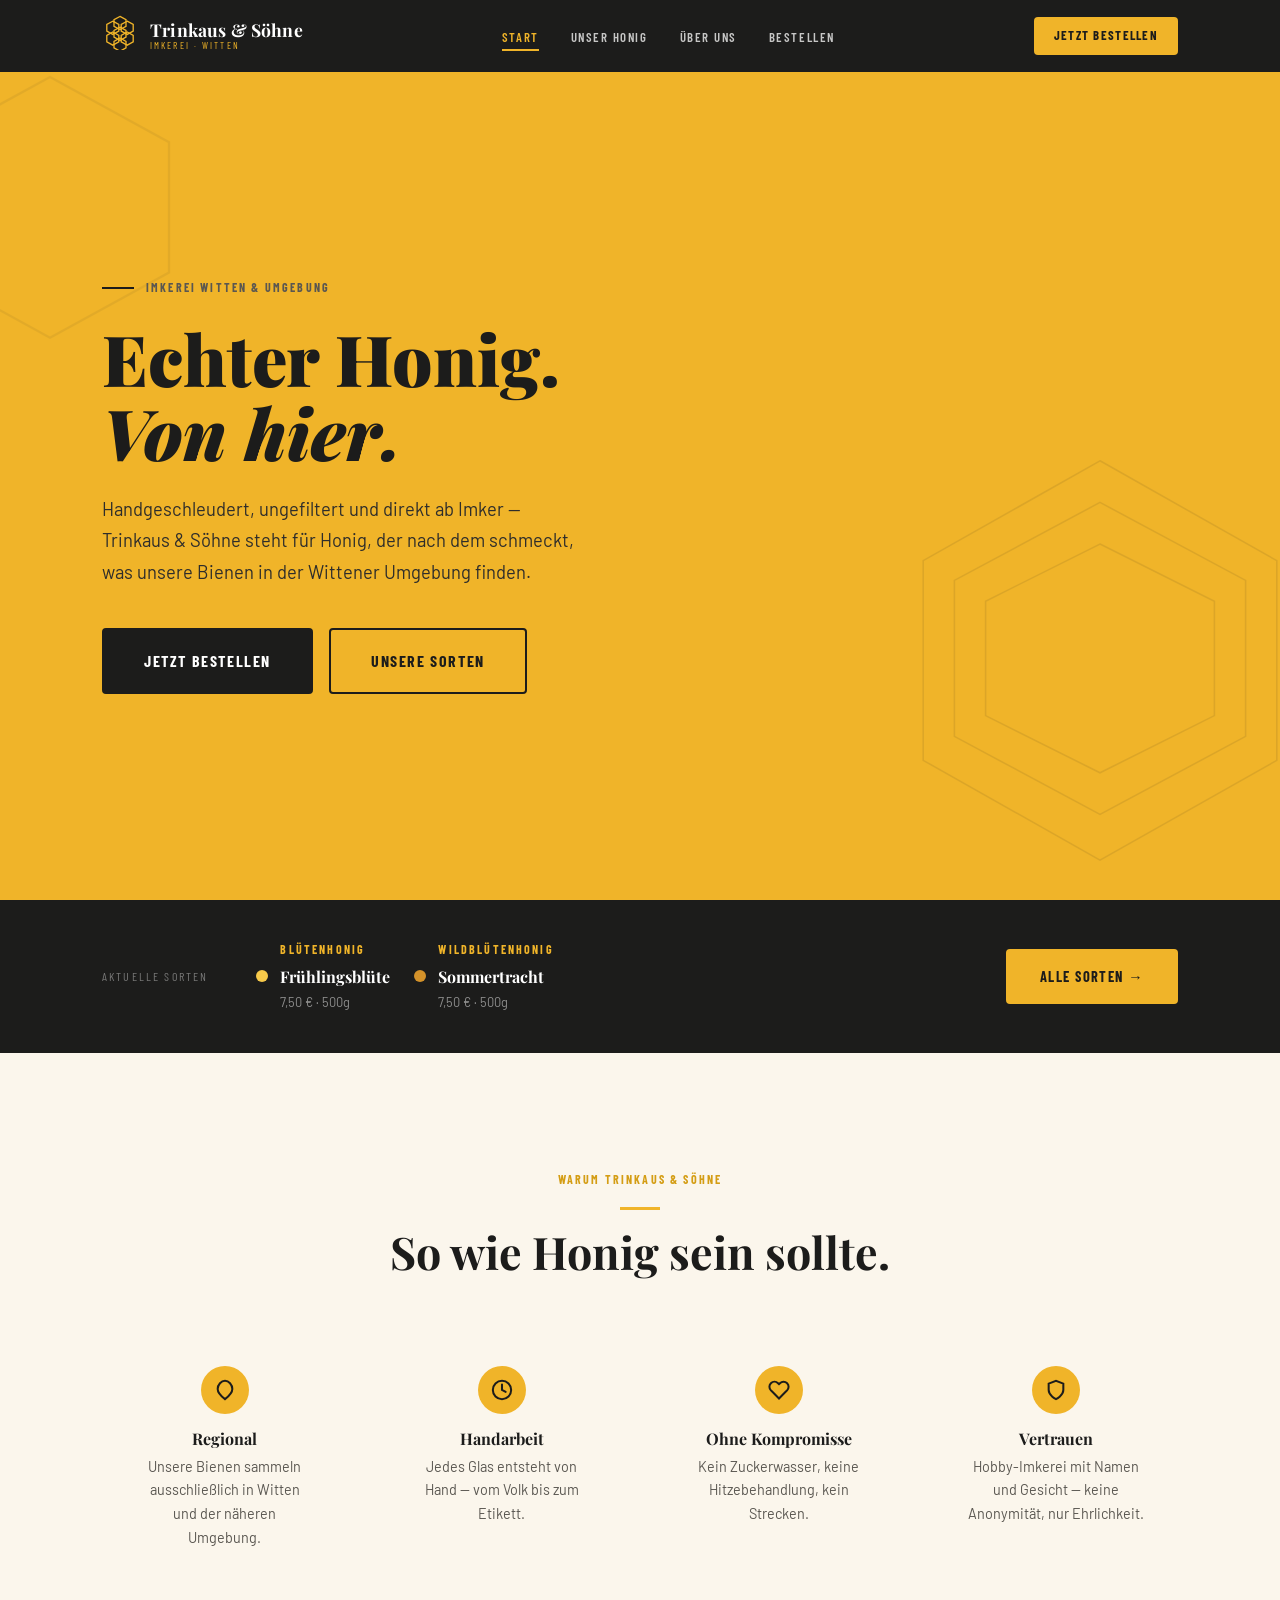
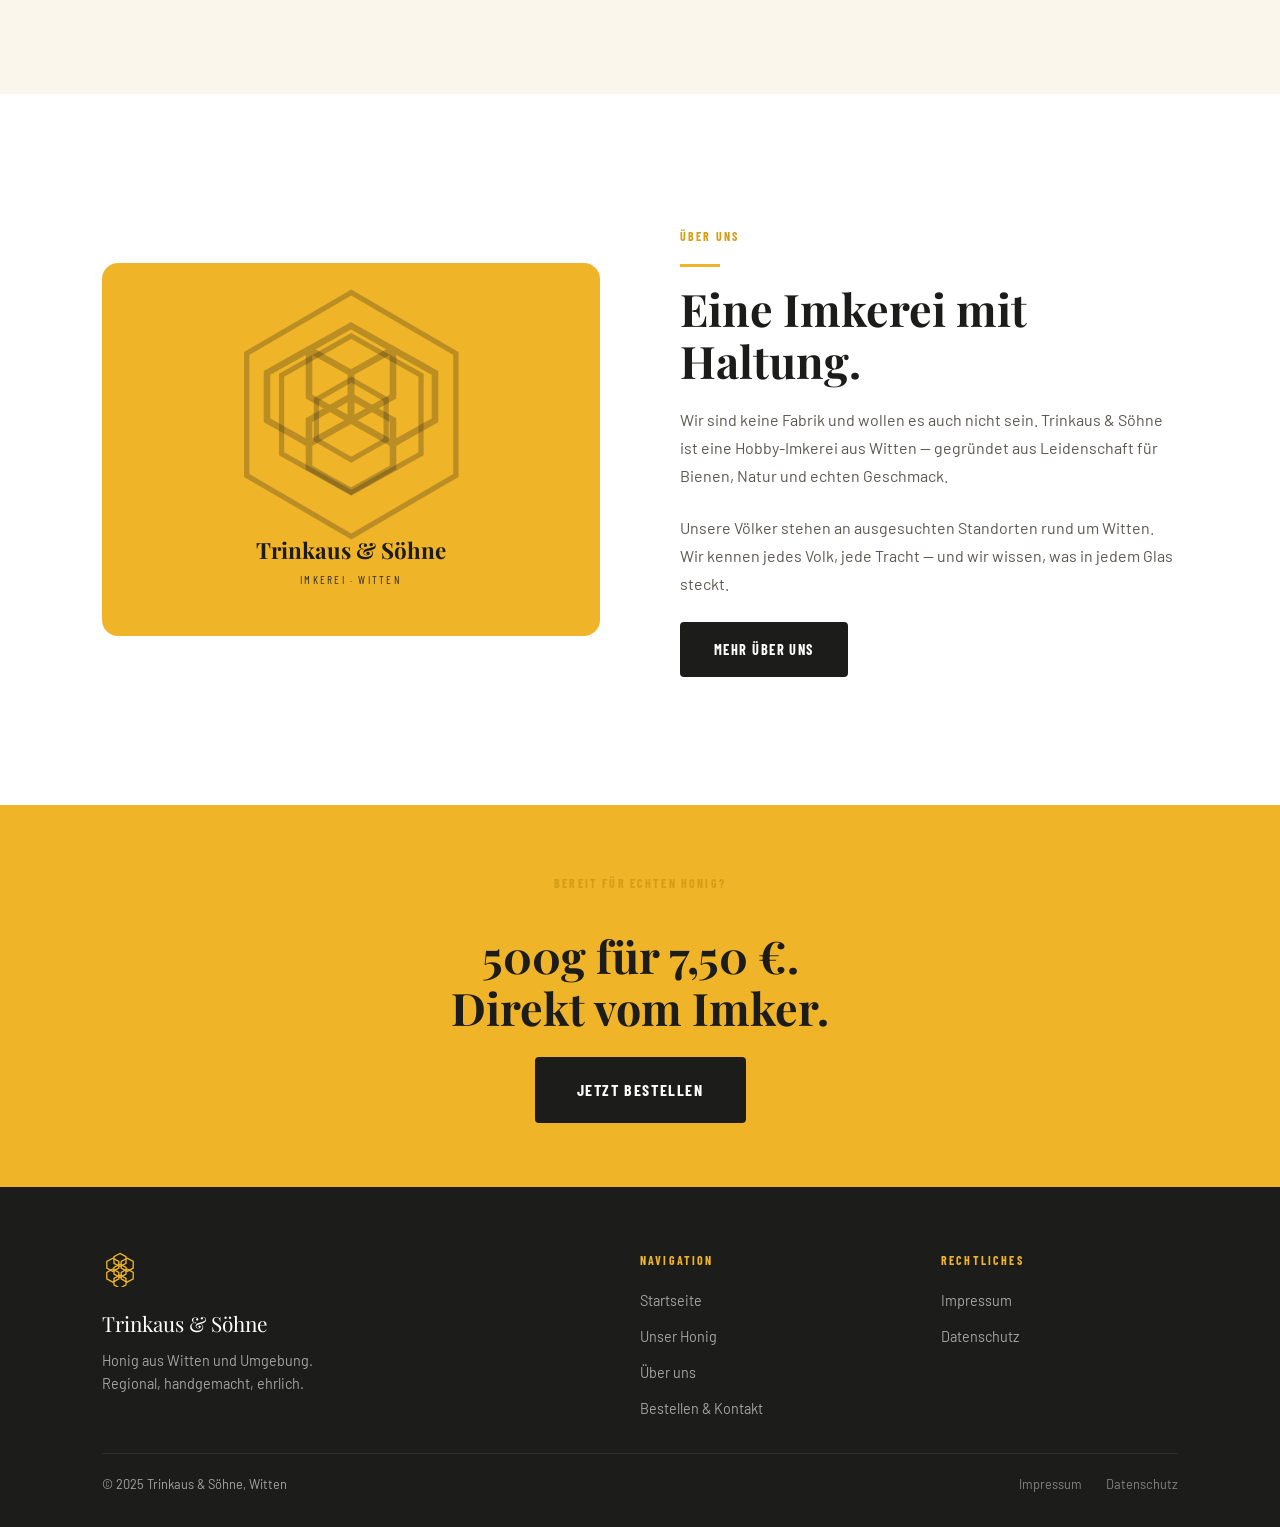
==== index.html @ d73a36d2 "Add files via upload" ====
<!DOCTYPE html>
<html lang="de">
<head>
  <meta charset="UTF-8">
  <meta name="viewport" content="width=device-width, initial-scale=1.0">
  <title>Trinkaus & Söhne – Honig aus Witten und Umgebung</title>
  <meta name="description" content="Trinkaus & Söhne – handgeschleuderter Imkerei-Honig aus Witten. Frühlingsblüte und Sommertracht, 500g für 7,50 €. Regional. Handgemacht. Ehrlich.">
  <meta name="keywords" content="Imkerei Witten, Honig regional, Frühlingsblüte, Sommertracht, handgemachter Honig, Honig kaufen Witten">
  <link rel="stylesheet" href="styles.css">
  <style>
    /* ── Page-specific styles ─────────────────────── */

    /* Hero */
    .hero {
      min-height: 100vh;
      background: var(--honey);
      display: flex;
      align-items: center;
      padding-top: var(--nav-h);
      position: relative;
      overflow: hidden;
    }

    .hero__bg-hex {
      position: absolute;
      right: -80px;
      bottom: -60px;
      width: 520px;
      height: 520px;
      opacity: .09;
    }

    .hero__bg-hex2 {
      position: absolute;
      left: -120px;
      top: 60px;
      width: 340px;
      height: 340px;
      opacity: .06;
    }

    .hero__content {
      position: relative;
      z-index: 2;
      max-width: 640px;
    }

    .hero__eyebrow {
      display: flex;
      align-items: center;
      gap: .75rem;
      margin-bottom: 1.5rem;
    }

    .hero__eyebrow-line {
      width: 32px;
      height: 2px;
      background: var(--dark);
    }

    .hero h1 {
      font-size: clamp(2.8rem, 5.5vw, 4.4rem);
      font-weight: 900;
      line-height: 1.05;
      margin-bottom: 1.5rem;
      color: var(--dark);
    }

    .hero h1 em {
      font-style: italic;
      display: block;
    }

    .hero__sub {
      font-size: 1.15rem;
      color: var(--charcoal);
      line-height: 1.7;
      margin-bottom: 2.5rem;
      max-width: 48ch;
    }

    .hero__actions {
      display: flex;
      gap: 1rem;
      flex-wrap: wrap;
    }

    /* Preview Strip */
    .preview-strip {
      background: var(--dark);
      padding: 2.5rem 0;
    }

    .preview-strip__inner {
      display: flex;
      align-items: center;
      gap: 3rem;
      flex-wrap: wrap;
    }

    .preview-strip__label {
      font-family: var(--ff-condensed);
      font-size: .75rem;
      letter-spacing: .18em;
      text-transform: uppercase;
      color: rgba(255,255,255,.4);
      white-space: nowrap;
    }

    .preview-strip__products {
      display: flex;
      gap: 2rem;
      flex-wrap: wrap;
    }

    #previewCards {
      display: flex;
      gap: 1.5rem;
      flex-wrap: wrap;
    }

    .preview-card {
      display: flex;
      align-items: center;
      gap: .75rem;
      color: var(--white);
    }

    .preview-card__dot {
      width: 12px;
      height: 12px;
      border-radius: 50%;
      flex-shrink: 0;
    }

    .preview-card__name {
      font-family: var(--ff-serif);
      font-size: 1rem;
      display: block;
      color: var(--white);
    }

    .preview-card__price {
      font-size: .8rem;
      color: rgba(255,255,255,.5);
      margin-top: .1rem;
    }

    .preview-card .label--honey {
      color: var(--honey);
    }

    /* About Teaser */
    .about-teaser {
      display: grid;
      grid-template-columns: 1fr 1fr;
      gap: 5rem;
      align-items: center;
    }

    .about-teaser__visual {
      background: var(--honey);
      border-radius: var(--radius-lg);
      aspect-ratio: 4/3;
      display: flex;
      align-items: center;
      justify-content: center;
      position: relative;
      overflow: hidden;
    }

    .about-teaser__visual svg {
      width: 70%;
      opacity: .25;
    }

    .about-teaser__logo-center {
      position: absolute;
      text-align: center;
    }

    .about-teaser__logo-mark {
      width: 80px;
      display: block;
      margin: 0 auto .75rem;
    }

    .about-teaser__brand {
      font-family: var(--ff-serif);
      font-size: 1.4rem;
      font-weight: 700;
      color: var(--dark);
      display: block;
    }

    .about-teaser__brand-sub {
      font-family: var(--ff-condensed);
      font-size: .7rem;
      letter-spacing: .2em;
      text-transform: uppercase;
      color: var(--charcoal);
      display: block;
      margin-top: 2px;
    }

    .about-teaser__text { padding: 1rem 0; }

    .about-teaser__text h2 { margin: .75rem 0 1.25rem; }

    .about-teaser__text p {
      font-size: 1rem;
      line-height: 1.75;
      color: var(--mid);
      margin-bottom: 1.5rem;
    }

    @media (max-width: 768px) {
      .about-teaser {
        grid-template-columns: 1fr;
        gap: 2.5rem;
      }
      .preview-strip__inner { gap: 1.5rem; }
    }
  </style>
</head>
<body>

<!-- Navigation -->
<nav class="nav" aria-label="Hauptnavigation">
  <div class="nav__inner">
    <a href="index.html" class="nav__logo" aria-label="Trinkaus & Söhne – Startseite">
      <div class="nav__logo-mark">
        <svg viewBox="0 0 60 60" fill="none" xmlns="http://www.w3.org/2000/svg" aria-hidden="true">
          <!-- Honeycomb cluster -->
          <g stroke="#F0B429" stroke-width="2.2" fill="none">
            <polygon points="30,4 40,9.5 40,20.5 30,26 20,20.5 20,9.5"/>
            <polygon points="42,12 52,17.5 52,28.5 42,34 32,28.5 32,17.5"/>
            <polygon points="18,12 28,17.5 28,28.5 18,34 8,28.5 8,17.5"/>
            <polygon points="30,22 40,27.5 40,38.5 30,44 20,38.5 20,27.5"/>
            <polygon points="42,30 52,35.5 52,46.5 42,52 32,46.5 32,35.5"/>
            <polygon points="18,30 28,35.5 28,46.5 18,52 8,46.5 8,35.5"/>
            <polygon points="30,40 40,45.5 40,56.5 30,62 20,56.5 20,45.5"/>
          </g>
        </svg>
      </div>
      <div class="nav__logo-text">
        <span class="nav__logo-name">Trinkaus & Söhne</span>
        <span class="nav__logo-sub">Imkerei · Witten</span>
      </div>
    </a>
    <ul class="nav__links" id="navLinks">
      <li><a href="index.html" class="nav__link">Start</a></li>
      <li><a href="honig.html" class="nav__link">Unser Honig</a></li>
      <li><a href="ueber-uns.html" class="nav__link">Über uns</a></li>
      <li><a href="bestellung.html" class="nav__link">Bestellen</a></li>
    </ul>
    <a href="bestellung.html" class="nav__cta">Jetzt bestellen</a>
    <button class="nav__toggle" id="navToggle" aria-label="Menü öffnen" aria-expanded="false">
      <span></span><span></span><span></span>
    </button>
  </div>
</nav>

<!-- Hero -->
<section class="hero">
  <!-- Decorative hexagons -->
  <svg class="hero__bg-hex" viewBox="0 0 500 500" fill="none" xmlns="http://www.w3.org/2000/svg" aria-hidden="true">
    <g stroke="#1C1C1B" stroke-width="1.5">
      <polygon points="250,20 420,116 420,308 250,404 80,308 80,116"/>
      <polygon points="250,60 390,135 390,285 250,360 110,285 110,135"/>
      <polygon points="250,100 360,155 360,265 250,320 140,265 140,155"/>
    </g>
  </svg>
  <svg class="hero__bg-hex2" viewBox="0 0 300 300" fill="none" xmlns="http://www.w3.org/2000/svg" aria-hidden="true">
    <polygon points="150,15 255,72.5 255,187.5 150,245 45,187.5 45,72.5" stroke="#1C1C1B" stroke-width="2"/>
  </svg>

  <div class="container">
    <div class="hero__content">
      <div class="hero__eyebrow">
        <div class="hero__eyebrow-line"></div>
        <span class="label">Imkerei Witten &amp; Umgebung</span>
      </div>
      <h1>Echter Honig.<br><em>Von hier.</em></h1>
      <p class="hero__sub">
        Handgeschleudert, ungefiltert und direkt ab Imker — 
        Trinkaus &amp; Söhne steht für Honig, der nach dem schmeckt, 
        was unsere Bienen in der Wittener Umgebung finden.
      </p>
      <div class="hero__actions">
        <a href="bestellung.html" class="btn btn--primary btn--lg">Jetzt bestellen</a>
        <a href="honig.html" class="btn btn--outline btn--lg">Unsere Sorten</a>
      </div>
    </div>
  </div>
</section>

<!-- Product Preview Strip -->
<div class="preview-strip">
  <div class="container">
    <div class="preview-strip__inner">
      <span class="preview-strip__label">Aktuelle Sorten</span>
      <div id="previewCards"></div>
      <a href="honig.html" class="btn btn--honey" style="margin-left:auto">Alle Sorten →</a>
    </div>
  </div>
</div>

<!-- Values -->
<section class="section section--cream">
  <div class="container">
    <div class="section-header" style="text-align:center">
      <span class="label label--honey">Warum Trinkaus & Söhne</span>
      <div class="divider divider--center"></div>
      <h2>So wie Honig sein sollte.</h2>
    </div>
    <div class="values-grid">
      <div class="value-item">
        <div class="value-item__icon">
          <svg viewBox="0 0 24 24" fill="none" stroke="currentColor" stroke-width="2.2" stroke-linecap="round" aria-hidden="true">
            <path d="M12 2C8 2 4 6 4 11c0 5 8 11 8 11s8-6 8-11c0-5-4-9-8-9z"/>
          </svg>
        </div>
        <h3>Regional</h3>
        <p>Unsere Bienen sammeln ausschließlich in Witten und der näheren Umgebung.</p>
      </div>
      <div class="value-item">
        <div class="value-item__icon">
          <svg viewBox="0 0 24 24" fill="none" stroke="currentColor" stroke-width="2.2" stroke-linecap="round" aria-hidden="true">
            <circle cx="12" cy="12" r="10"/>
            <path d="M12 6v6l4 2"/>
          </svg>
        </div>
        <h3>Handarbeit</h3>
        <p>Jedes Glas entsteht von Hand — vom Volk bis zum Etikett.</p>
      </div>
      <div class="value-item">
        <div class="value-item__icon">
          <svg viewBox="0 0 24 24" fill="none" stroke="currentColor" stroke-width="2.2" stroke-linecap="round" aria-hidden="true">
            <path d="M20.84 4.61a5.5 5.5 0 0 0-7.78 0L12 5.67l-1.06-1.06a5.5 5.5 0 0 0-7.78 7.78l1.06 1.06L12 21.23l7.78-7.78 1.06-1.06a5.5 5.5 0 0 0 0-7.78z"/>
          </svg>
        </div>
        <h3>Ohne Kompromisse</h3>
        <p>Kein Zuckerwasser, keine Hitzebehandlung, kein Strecken.</p>
      </div>
      <div class="value-item">
        <div class="value-item__icon">
          <svg viewBox="0 0 24 24" fill="none" stroke="currentColor" stroke-width="2.2" stroke-linecap="round" aria-hidden="true">
            <path d="M12 22s8-4 8-10V5l-8-3-8 3v7c0 6 8 10 8 10z"/>
          </svg>
        </div>
        <h3>Vertrauen</h3>
        <p>Hobby-Imkerei mit Namen und Gesicht — keine Anonymität, nur Ehrlichkeit.</p>
      </div>
    </div>
  </div>
</section>

<!-- About Teaser -->
<section class="section">
  <div class="container">
    <div class="about-teaser">
      <div class="about-teaser__visual">
        <svg viewBox="0 0 200 200" fill="none" xmlns="http://www.w3.org/2000/svg" aria-hidden="true">
          <g stroke="#1C1C1B" stroke-width="3" fill="none">
            <polygon points="100,10 160,45 160,115 100,150 40,115 40,45"/>
            <polygon points="100,35 140,57.5 140,102.5 100,125 60,102.5 60,57.5"/>
            <polygon points="100,60 120,71.5 120,94.5 100,106 80,94.5 80,71.5"/>
          </g>
        </svg>
        <div class="about-teaser__logo-center">
          <svg class="about-teaser__logo-mark" viewBox="0 0 80 80" fill="none" xmlns="http://www.w3.org/2000/svg" aria-hidden="true">
            <g stroke="#1C1C1B" stroke-width="2.5" fill="none">
              <polygon points="40,6 56,15 56,33 40,42 24,33 24,15"/>
              <polygon points="56,15 72,24 72,42 56,51 40,42 40,24"/>
              <polygon points="24,15 40,24 40,42 24,51 8,42 8,24"/>
              <polygon points="40,33 56,42 56,60 40,69 24,60 24,42"/>
            </g>
          </svg>
          <span class="about-teaser__brand">Trinkaus & Söhne</span>
          <span class="about-teaser__brand-sub">Imkerei · Witten</span>
        </div>
      </div>
      <div class="about-teaser__text">
        <span class="label label--honey">Über uns</span>
        <div class="divider"></div>
        <h2>Eine Imkerei mit Haltung.</h2>
        <p>
          Wir sind keine Fabrik und wollen es auch nicht sein. 
          Trinkaus &amp; Söhne ist eine Hobby-Imkerei aus Witten — 
          gegründet aus Leidenschaft für Bienen, Natur und echten Geschmack.
        </p>
        <p>
          Unsere Völker stehen an ausgesuchten Standorten rund um Witten. 
          Wir kennen jedes Volk, jede Tracht — und wir wissen, was in jedem Glas steckt.
        </p>
        <a href="ueber-uns.html" class="btn btn--primary">Mehr über uns</a>
      </div>
    </div>
  </div>
</section>

<!-- CTA Banner -->
<section class="section--honey section--sm">
  <div class="container" style="text-align:center">
    <span class="label" style="color:var(--honey-dark)">Bereit für echten Honig?</span>
    <div class="divider divider--center"></div>
    <h2 style="margin-bottom:1.5rem">500g für 7,50 €.<br>Direkt vom Imker.</h2>
    <a href="bestellung.html" class="btn btn--primary btn--lg">Jetzt bestellen</a>
  </div>
</section>

<!-- Footer -->
<footer class="footer">
  <div class="container">
    <div class="footer__inner">
      <div>
        <svg width="36" height="36" viewBox="0 0 60 60" fill="none" xmlns="http://www.w3.org/2000/svg" aria-hidden="true">
          <g stroke="#F0B429" stroke-width="2.2" fill="none">
            <polygon points="30,4 40,9.5 40,20.5 30,26 20,20.5 20,9.5"/>
            <polygon points="42,12 52,17.5 52,28.5 42,34 32,28.5 32,17.5"/>
            <polygon points="18,12 28,17.5 28,28.5 18,34 8,28.5 8,17.5"/>
            <polygon points="30,22 40,27.5 40,38.5 30,44 20,38.5 20,27.5"/>
            <polygon points="42,30 52,35.5 52,46.5 42,52 32,46.5 32,35.5"/>
            <polygon points="18,30 28,35.5 28,46.5 18,52 8,46.5 8,35.5"/>
            <polygon points="30,40 40,45.5 40,56.5 30,62 20,56.5 20,45.5"/>
          </g>
        </svg>
        <p class="footer__brand-name">Trinkaus & Söhne</p>
        <p class="footer__tagline">Honig aus Witten und Umgebung. Regional, handgemacht, ehrlich.</p>
      </div>
      <div>
        <p class="footer__heading">Navigation</p>
        <ul class="footer__links">
          <li><a href="index.html" class="footer__link">Startseite</a></li>
          <li><a href="honig.html" class="footer__link">Unser Honig</a></li>
          <li><a href="ueber-uns.html" class="footer__link">Über uns</a></li>
          <li><a href="bestellung.html" class="footer__link">Bestellen & Kontakt</a></li>
        </ul>
      </div>
      <div>
        <p class="footer__heading">Rechtliches</p>
        <ul class="footer__links">
          <li><a href="impressum.html" class="footer__link">Impressum</a></li>
          <li><a href="datenschutz.html" class="footer__link">Datenschutz</a></li>
        </ul>
      </div>
    </div>
    <div class="footer__bottom">
      <span>© 2025 Trinkaus & Söhne, Witten</span>
      <div class="footer__legal">
        <a href="impressum.html">Impressum</a>
        <a href="datenschutz.html">Datenschutz</a>
      </div>
    </div>
  </div>
</footer>

<script src="main.js"></script>
</body>
</html>
---- styles.css ----
/* =========================================================
   TRINKAUS & SÖHNE — Imkerei Witten
   Shared Stylesheet
   ========================================================= */

@import url('https://fonts.googleapis.com/css2?family=Playfair+Display:wght@400;700;900&family=Dancing+Script:wght@700&family=Barlow:wght@300;400;500;600;700&family=Barlow+Condensed:wght@600;700&display=swap');

/* ─── CSS Variables ──────────────────────────────────────── */
:root {
  --honey:        #F0B429;
  --honey-dark:   #D49D14;
  --honey-light:  #FDD85D;
  --dark:         #1C1C1B;
  --charcoal:     #2E2D2B;
  --mid:          #5A5751;
  --cream:        #FBF6EC;
  --cream-dark:   #F3ECD9;
  --white:        #FFFFFF;

  --ff-serif:     'Playfair Display', Georgia, serif;
  --ff-sans:      'Barlow', sans-serif;
  --ff-condensed: 'Barlow Condensed', sans-serif;
  --ff-script:    'Dancing Script', cursive;

  --radius-sm:    4px;
  --radius-md:    8px;
  --radius-lg:    16px;
  --radius-hex:   6px;

  --shadow-sm:    0 2px 8px rgba(28,28,27,.08);
  --shadow-md:    0 6px 24px rgba(28,28,27,.12);
  --shadow-lg:    0 16px 48px rgba(28,28,27,.18);
  --shadow-honey: 0 4px 20px rgba(240,180,41,.35);

  --space-xs:     .5rem;
  --space-sm:     1rem;
  --space-md:     2rem;
  --space-lg:     4rem;
  --space-xl:     7rem;

  --nav-h:        72px;
  --max-w:        1140px;
}

/* ─── Reset & Base ───────────────────────────────────────── */
*, *::before, *::after { box-sizing: border-box; margin: 0; padding: 0; }

html { scroll-behavior: smooth; font-size: 16px; }

body {
  font-family: var(--ff-sans);
  color: var(--dark);
  background: var(--white);
  line-height: 1.65;
  -webkit-font-smoothing: antialiased;
}

img { max-width: 100%; display: block; }
a { color: inherit; text-decoration: none; }
ul { list-style: none; }

/* ─── Typography ─────────────────────────────────────────── */
h1, h2, h3, h4 {
  font-family: var(--ff-serif);
  line-height: 1.15;
  font-weight: 700;
}

h1 { font-size: clamp(2.4rem, 5vw, 4rem); }
h2 { font-size: clamp(1.8rem, 3.5vw, 2.8rem); }
h3 { font-size: clamp(1.2rem, 2.5vw, 1.6rem); }

p { max-width: 66ch; }

.label {
  font-family: var(--ff-condensed);
  font-weight: 700;
  font-size: .75rem;
  letter-spacing: .18em;
  text-transform: uppercase;
  color: var(--mid);
}

.label--honey { color: var(--honey-dark); }
.label--light { color: rgba(255,255,255,.65); }

/* ─── Layout Helpers ─────────────────────────────────────── */
.container {
  width: 100%;
  max-width: var(--max-w);
  margin-inline: auto;
  padding-inline: var(--space-md);
}

.section {
  padding-block: var(--space-xl);
}

.section--sm {
  padding-block: var(--space-lg);
}

.section--dark {
  background: var(--dark);
  color: var(--white);
}

.section--cream {
  background: var(--cream);
}

.section--honey {
  background: var(--honey);
  color: var(--dark);
}

/* ─── Navigation ─────────────────────────────────────────── */
.nav {
  position: fixed;
  top: 0; left: 0; right: 0;
  height: var(--nav-h);
  background: var(--dark);
  z-index: 1000;
  display: flex;
  align-items: center;
}

.nav__inner {
  display: flex;
  align-items: center;
  justify-content: space-between;
  width: 100%;
  max-width: var(--max-w);
  margin-inline: auto;
  padding-inline: var(--space-md);
}

.nav__logo {
  display: flex;
  align-items: center;
  gap: .75rem;
  text-decoration: none;
}

.nav__logo-mark svg {
  width: 36px;
  height: 36px;
}

.nav__logo-text {
  display: flex;
  flex-direction: column;
  line-height: 1;
}

.nav__logo-name {
  font-family: var(--ff-serif);
  font-size: 1.1rem;
  font-weight: 700;
  color: var(--white);
  letter-spacing: .01em;
}

.nav__logo-sub {
  font-family: var(--ff-condensed);
  font-size: .6rem;
  letter-spacing: .22em;
  text-transform: uppercase;
  color: var(--honey);
  margin-top: 2px;
}

.nav__links {
  display: flex;
  align-items: center;
  gap: var(--space-md);
}

.nav__link {
  font-family: var(--ff-condensed);
  font-weight: 600;
  font-size: .8rem;
  letter-spacing: .12em;
  text-transform: uppercase;
  color: rgba(255,255,255,.75);
  transition: color .2s;
  padding-block: .25rem;
  border-bottom: 2px solid transparent;
  transition: color .2s, border-color .2s;
}

.nav__link:hover,
.nav__link--active {
  color: var(--honey);
  border-bottom-color: var(--honey);
}

.nav__cta {
  font-family: var(--ff-condensed);
  font-weight: 700;
  font-size: .8rem;
  letter-spacing: .1em;
  text-transform: uppercase;
  background: var(--honey);
  color: var(--dark);
  padding: .55rem 1.25rem;
  border-radius: var(--radius-sm);
  transition: background .2s, transform .15s;
}

.nav__cta:hover {
  background: var(--honey-light);
  transform: translateY(-1px);
}

/* Mobile Nav Toggle */
.nav__toggle {
  display: none;
  flex-direction: column;
  gap: 5px;
  cursor: pointer;
  padding: .5rem;
  background: none;
  border: none;
}

.nav__toggle span {
  display: block;
  width: 24px;
  height: 2px;
  background: var(--white);
  transition: all .3s;
}

.nav__toggle.open span:nth-child(1) { transform: translateY(7px) rotate(45deg); }
.nav__toggle.open span:nth-child(2) { opacity: 0; }
.nav__toggle.open span:nth-child(3) { transform: translateY(-7px) rotate(-45deg); }

/* ─── Buttons ────────────────────────────────────────────── */
.btn {
  display: inline-flex;
  align-items: center;
  gap: .5rem;
  font-family: var(--ff-condensed);
  font-weight: 700;
  font-size: .9rem;
  letter-spacing: .1em;
  text-transform: uppercase;
  padding: .85rem 2rem;
  border-radius: var(--radius-sm);
  border: 2px solid transparent;
  cursor: pointer;
  transition: all .2s;
  text-decoration: none;
}

.btn--primary {
  background: var(--dark);
  color: var(--white);
  border-color: var(--dark);
}

.btn--primary:hover {
  background: var(--charcoal);
  transform: translateY(-2px);
  box-shadow: var(--shadow-md);
}

.btn--outline {
  background: transparent;
  color: var(--dark);
  border-color: var(--dark);
}

.btn--outline:hover {
  background: var(--dark);
  color: var(--white);
}

.btn--honey {
  background: var(--honey);
  color: var(--dark);
  border-color: var(--honey);
}

.btn--honey:hover {
  background: var(--honey-light);
  box-shadow: var(--shadow-honey);
  transform: translateY(-2px);
}

.btn--white {
  background: var(--white);
  color: var(--dark);
  border-color: var(--white);
}

.btn--white:hover {
  background: var(--cream);
  transform: translateY(-2px);
}

.btn--lg {
  padding: 1.1rem 2.5rem;
  font-size: 1rem;
}

/* ─── Honeycomb SVG Decoration ───────────────────────────── */
.hex-deco {
  position: absolute;
  opacity: .06;
  pointer-events: none;
}

/* ─── Section Header ─────────────────────────────────────── */
.section-header {
  margin-bottom: 3.5rem;
}

.section-header h2 {
  margin-top: .5rem;
  margin-bottom: 1rem;
}

.section-header p {
  color: var(--mid);
  font-size: 1.1rem;
}

/* ─── Product Cards ──────────────────────────────────────── */
.products-grid {
  display: grid;
  grid-template-columns: repeat(auto-fill, minmax(280px, 1fr));
  gap: var(--space-md);
}

.product-card {
  background: var(--white);
  border: 2px solid var(--cream-dark);
  border-radius: var(--radius-md);
  overflow: hidden;
  display: flex;
  flex-direction: column;
  transition: transform .2s, box-shadow .2s, border-color .2s;
}

.product-card:hover {
  transform: translateY(-4px);
  box-shadow: var(--shadow-md);
  border-color: var(--honey);
}

.product-card__visual {
  background: var(--honey);
  height: 200px;
  display: flex;
  align-items: center;
  justify-content: center;
  position: relative;
  overflow: hidden;
}

.product-card__icon {
  width: 80px;
  height: 80px;
  opacity: .2;
  position: absolute;
}

.product-card__name-script {
  font-family: var(--ff-script);
  font-size: 2.4rem;
  color: var(--dark);
  position: relative;
  z-index: 1;
}

.product-card__body {
  padding: 1.5rem;
  flex: 1;
  display: flex;
  flex-direction: column;
  gap: .75rem;
}

.product-card__tag {
  font-family: var(--ff-condensed);
  font-size: .7rem;
  letter-spacing: .18em;
  text-transform: uppercase;
  color: var(--mid);
}

.product-card__title {
  font-family: var(--ff-serif);
  font-size: 1.3rem;
  font-weight: 700;
}

.product-card__desc {
  font-size: .95rem;
  color: var(--mid);
  line-height: 1.6;
  flex: 1;
}

.product-card__footer {
  display: flex;
  align-items: center;
  justify-content: space-between;
  padding: 1rem 1.5rem;
  border-top: 1px solid var(--cream-dark);
  background: var(--cream);
}

.product-card__size {
  font-size: .85rem;
  color: var(--mid);
  font-family: var(--ff-condensed);
  letter-spacing: .08em;
}

.product-card__price {
  font-family: var(--ff-serif);
  font-size: 1.4rem;
  font-weight: 700;
  color: var(--dark);
}

/* ─── Values / Icon Row ──────────────────────────────────── */
.values-grid {
  display: grid;
  grid-template-columns: repeat(auto-fit, minmax(200px, 1fr));
  gap: var(--space-md);
}

.value-item {
  text-align: center;
  padding: var(--space-md);
}

.value-item__icon {
  width: 48px;
  height: 48px;
  margin: 0 auto var(--space-sm);
  background: var(--honey);
  border-radius: 50%;
  display: flex;
  align-items: center;
  justify-content: center;
}

.value-item__icon svg {
  width: 22px;
  height: 22px;
  color: var(--dark);
}

.value-item h3 {
  font-size: 1rem;
  margin-bottom: .4rem;
}

.value-item p {
  font-size: .9rem;
  color: var(--mid);
  max-width: 22ch;
  margin-inline: auto;
}

/* ─── Divider ────────────────────────────────────────────── */
.divider {
  width: 40px;
  height: 3px;
  background: var(--honey);
  margin-block: 1rem;
}

.divider--center { margin-inline: auto; }

/* ─── Form Styles ────────────────────────────────────────── */
.form-grid {
  display: grid;
  grid-template-columns: 1fr 1fr;
  gap: 1rem;
}

.form-grid--full {
  grid-column: 1 / -1;
}

.form-group {
  display: flex;
  flex-direction: column;
  gap: .4rem;
}

.form-label {
  font-family: var(--ff-condensed);
  font-weight: 600;
  font-size: .78rem;
  letter-spacing: .1em;
  text-transform: uppercase;
  color: var(--charcoal);
}

.form-label--optional::after {
  content: ' (optional)';
  font-weight: 400;
  color: var(--mid);
  text-transform: none;
  letter-spacing: 0;
}

.form-input,
.form-select,
.form-textarea {
  font-family: var(--ff-sans);
  font-size: 1rem;
  color: var(--dark);
  background: var(--white);
  border: 2px solid var(--cream-dark);
  border-radius: var(--radius-sm);
  padding: .75rem 1rem;
  width: 100%;
  transition: border-color .2s;
  outline: none;
}

.form-input:focus,
.form-select:focus,
.form-textarea:focus {
  border-color: var(--honey);
  box-shadow: 0 0 0 3px rgba(240,180,41,.15);
}

.form-textarea {
  resize: vertical;
  min-height: 100px;
}

/* ─── Quantity Stepper ───────────────────────────────────── */
.qty-stepper {
  display: flex;
  align-items: center;
  gap: 0;
  border: 2px solid var(--cream-dark);
  border-radius: var(--radius-sm);
  overflow: hidden;
  width: fit-content;
}

.qty-btn {
  width: 40px;
  height: 40px;
  background: var(--cream);
  border: none;
  cursor: pointer;
  font-size: 1.3rem;
  font-weight: 700;
  color: var(--dark);
  display: flex;
  align-items: center;
  justify-content: center;
  transition: background .15s;
}

.qty-btn:hover { background: var(--honey); }

.qty-input {
  width: 56px;
  height: 40px;
  text-align: center;
  border: none;
  border-left: 2px solid var(--cream-dark);
  border-right: 2px solid var(--cream-dark);
  font-family: var(--ff-serif);
  font-size: 1.1rem;
  font-weight: 700;
  color: var(--dark);
  outline: none;
  background: var(--white);
}

/* ─── Order Summary ──────────────────────────────────────── */
.order-summary {
  background: var(--dark);
  color: var(--white);
  border-radius: var(--radius-md);
  padding: 2rem;
  margin-top: 2rem;
}

.order-summary h3 {
  font-size: 1rem;
  font-family: var(--ff-condensed);
  letter-spacing: .15em;
  text-transform: uppercase;
  color: var(--honey);
  margin-bottom: 1.25rem;
}

.order-summary__row {
  display: flex;
  justify-content: space-between;
  padding: .6rem 0;
  border-bottom: 1px solid rgba(255,255,255,.08);
  font-size: .95rem;
}

.order-summary__row:last-child {
  border-bottom: none;
}

.order-summary__total {
  display: flex;
  justify-content: space-between;
  padding-top: 1rem;
  margin-top: .5rem;
  border-top: 2px solid var(--honey);
  font-family: var(--ff-serif);
  font-size: 1.4rem;
  font-weight: 700;
}

/* ─── Footer ─────────────────────────────────────────────── */
.footer {
  background: var(--dark);
  color: rgba(255,255,255,.6);
  padding: var(--space-lg) 0 var(--space-md);
}

.footer__inner {
  display: grid;
  grid-template-columns: 2fr 1fr 1fr;
  gap: var(--space-lg);
  padding-bottom: var(--space-md);
  border-bottom: 1px solid rgba(255,255,255,.08);
}

.footer__brand-name {
  font-family: var(--ff-serif);
  font-size: 1.3rem;
  color: var(--white);
  margin: .75rem 0 .5rem;
}

.footer__tagline {
  font-size: .9rem;
  line-height: 1.6;
  max-width: 28ch;
}

.footer__heading {
  font-family: var(--ff-condensed);
  font-weight: 700;
  font-size: .75rem;
  letter-spacing: .18em;
  text-transform: uppercase;
  color: var(--honey);
  margin-bottom: 1rem;
}

.footer__links {
  display: flex;
  flex-direction: column;
  gap: .6rem;
}

.footer__link {
  font-size: .9rem;
  color: rgba(255,255,255,.6);
  transition: color .2s;
}

.footer__link:hover { color: var(--honey); }

.footer__bottom {
  display: flex;
  justify-content: space-between;
  align-items: center;
  padding-top: 1.25rem;
  font-size: .8rem;
}

.footer__legal {
  display: flex;
  gap: 1.5rem;
}

.footer__legal a {
  color: rgba(255,255,255,.45);
  font-size: .8rem;
  transition: color .2s;
}

.footer__legal a:hover { color: var(--honey); }

/* ─── Page Hero ──────────────────────────────────────────── */
.page-hero {
  background: var(--honey);
  padding-top: calc(var(--nav-h) + 4rem);
  padding-bottom: 4rem;
  position: relative;
  overflow: hidden;
}

.page-hero .label { color: var(--honey-dark); margin-bottom: .5rem; }
.page-hero h1 { font-size: clamp(2rem, 4vw, 3rem); }

/* ─── Impressum / Datenschutz ────────────────────────────── */
.prose {
  max-width: 72ch;
}

.prose h2 {
  font-size: 1.5rem;
  margin: 2.5rem 0 .75rem;
}

.prose h3 {
  font-size: 1.1rem;
  margin: 1.75rem 0 .5rem;
}

.prose p {
  margin-bottom: 1rem;
  font-size: .975rem;
  line-height: 1.75;
  color: var(--charcoal);
  max-width: none;
}

.prose a {
  color: var(--honey-dark);
  text-decoration: underline;
}

/* ─── Responsive ─────────────────────────────────────────── */
@media (max-width: 900px) {
  .footer__inner {
    grid-template-columns: 1fr 1fr;
  }

  .footer__inner > *:first-child {
    grid-column: 1 / -1;
  }
}

@media (max-width: 768px) {
  :root {
    --space-xl: 4rem;
    --space-lg: 2.5rem;
  }

  .nav__links {
    display: none;
    position: fixed;
    top: var(--nav-h);
    left: 0;
    right: 0;
    background: var(--dark);
    flex-direction: column;
    padding: 2rem;
    gap: 1.5rem;
    border-top: 1px solid rgba(255,255,255,.08);
    align-items: flex-start;
  }

  .nav__links.open { display: flex; }

  .nav__toggle { display: flex; }

  .nav__cta { display: none; }

  .form-grid { grid-template-columns: 1fr; }

  .footer__inner { grid-template-columns: 1fr; gap: 2rem; }
  .footer__bottom { flex-direction: column; gap: 1rem; text-align: center; }
}

@media (max-width: 480px) {
  .products-grid { grid-template-columns: 1fr; }
  .values-grid { grid-template-columns: 1fr 1fr; }
}
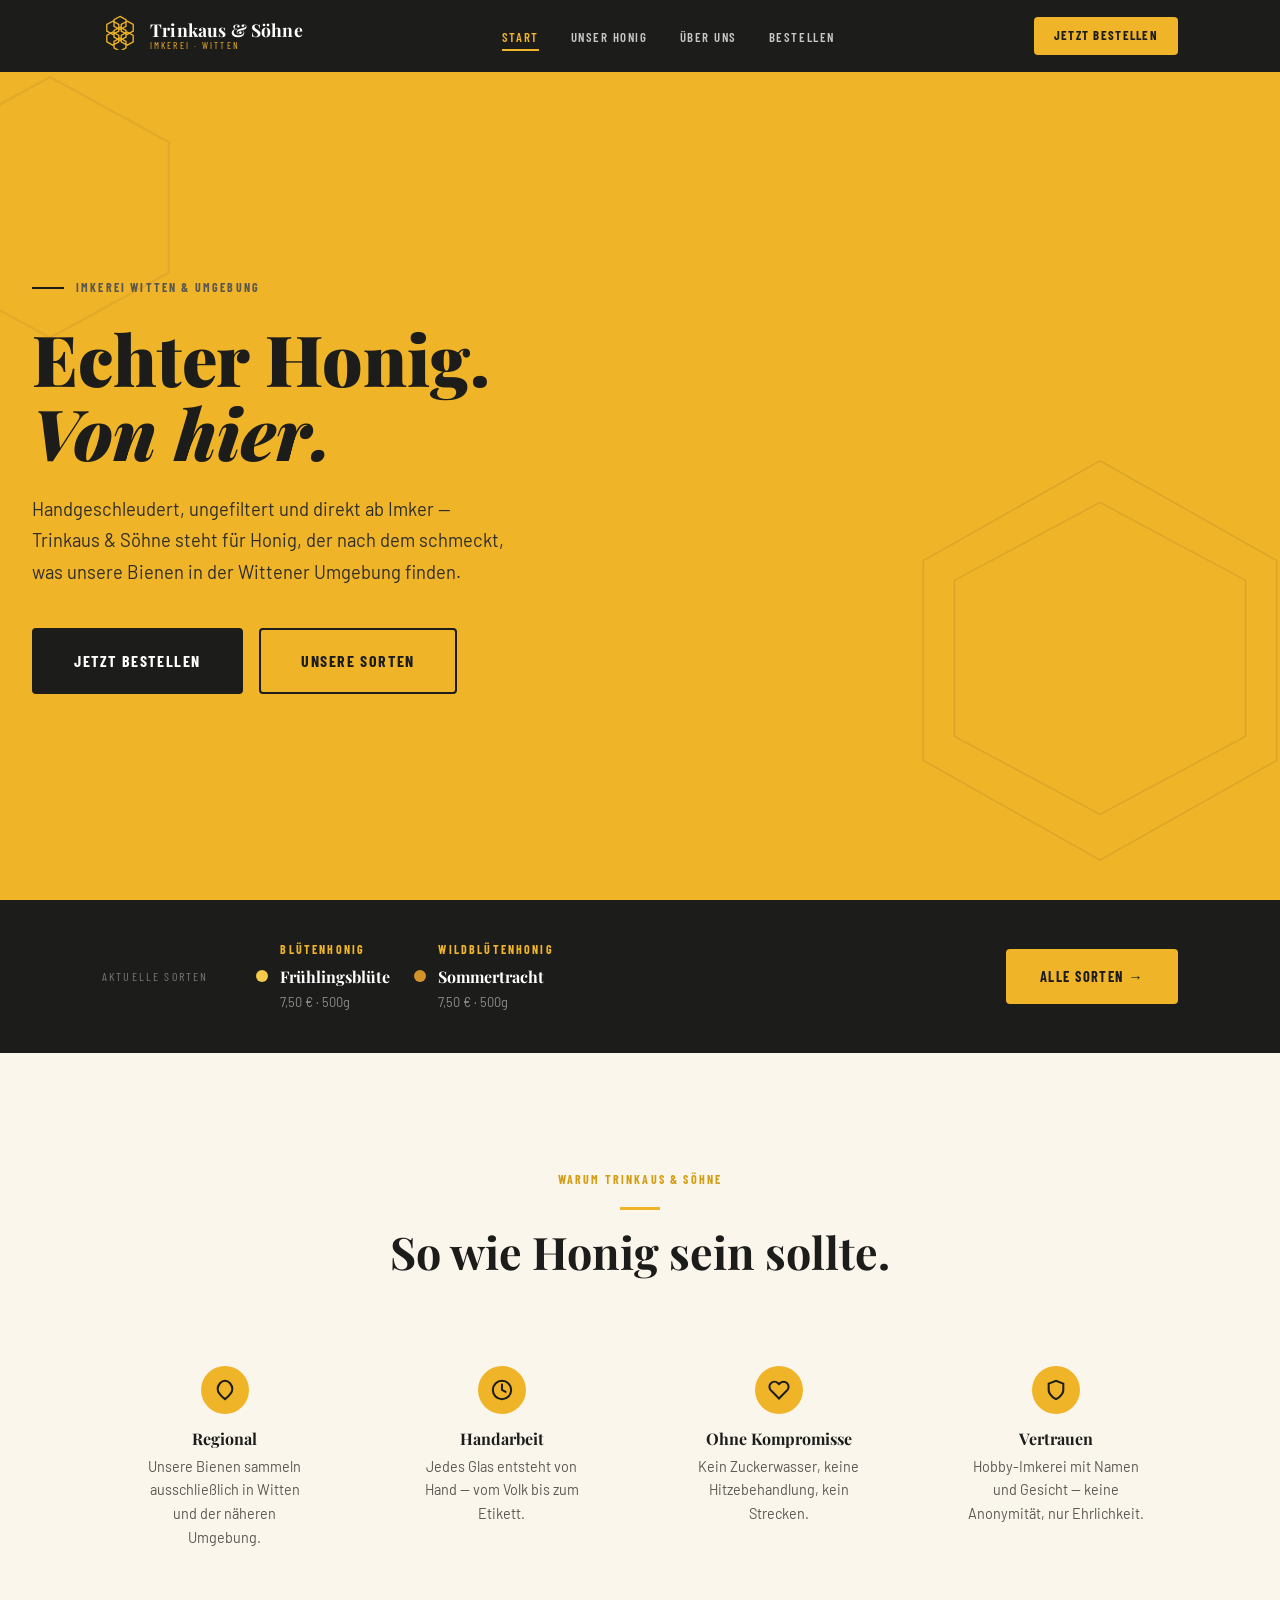
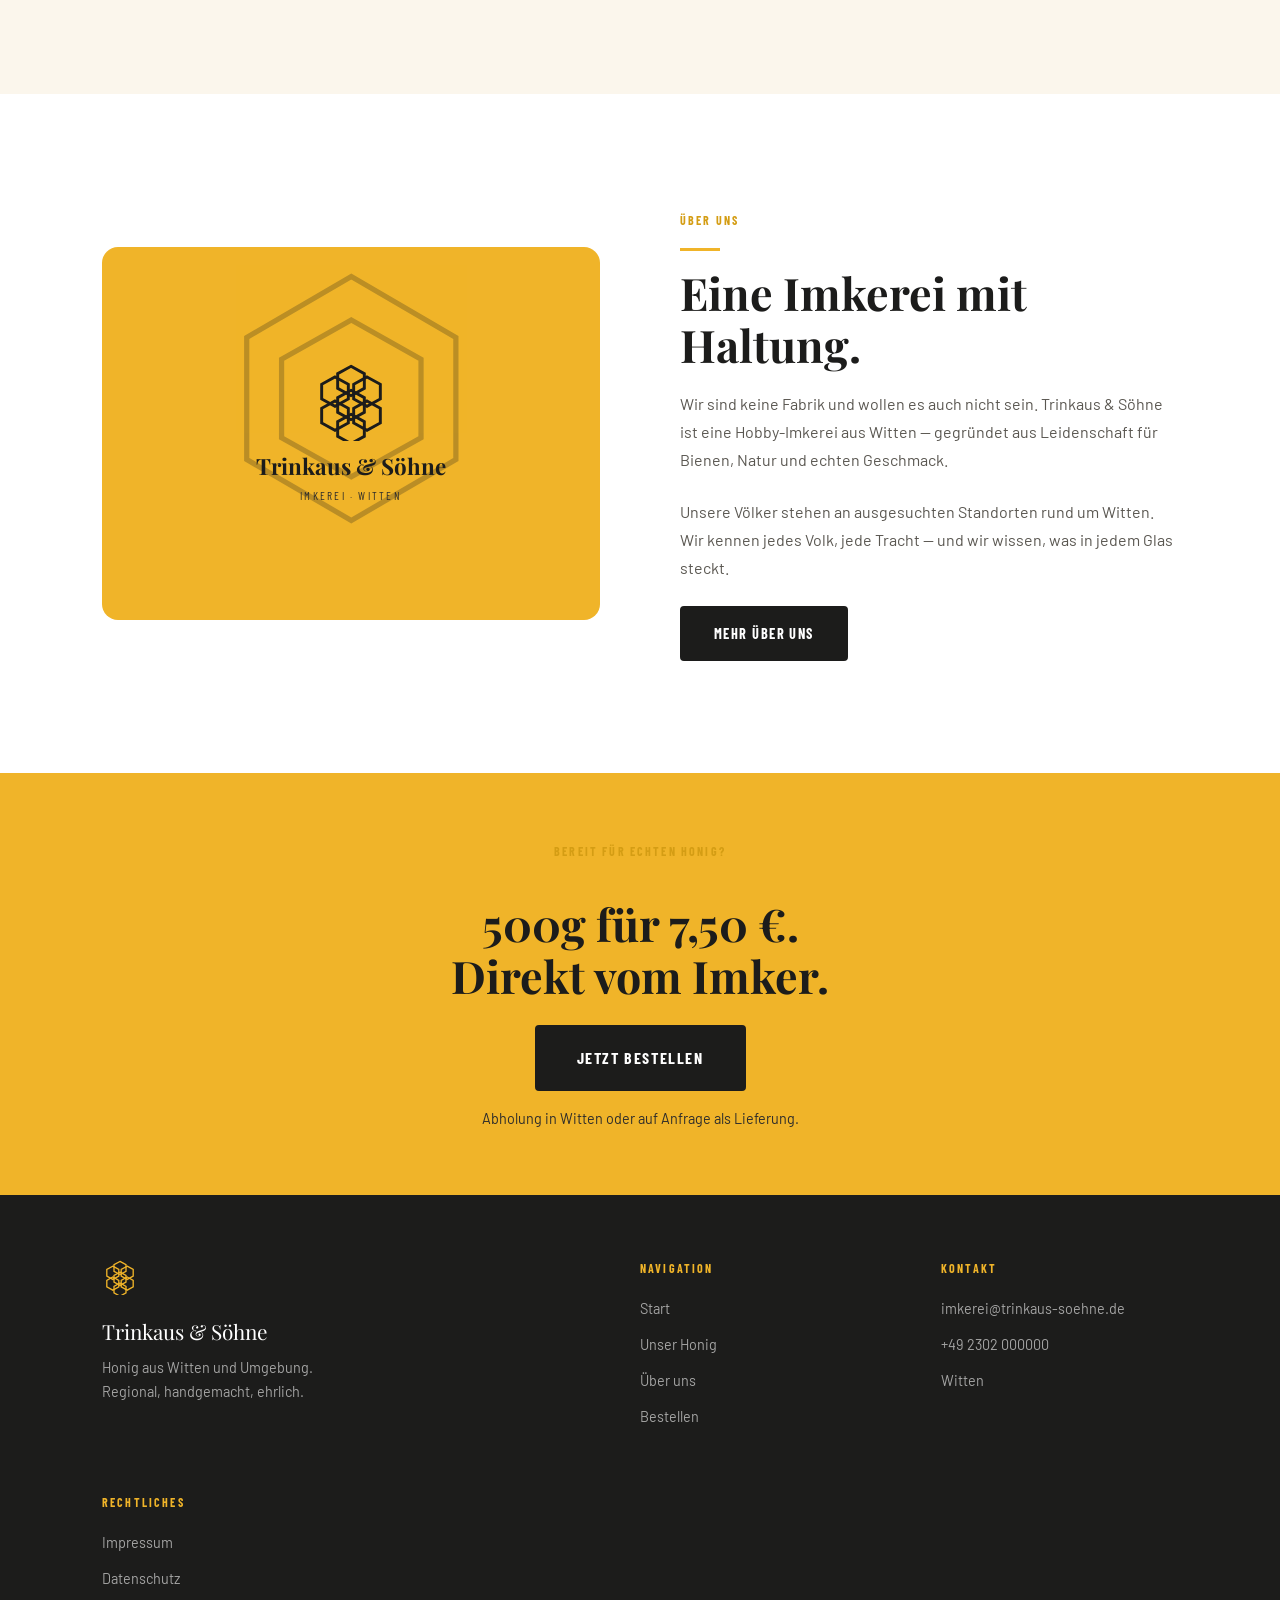
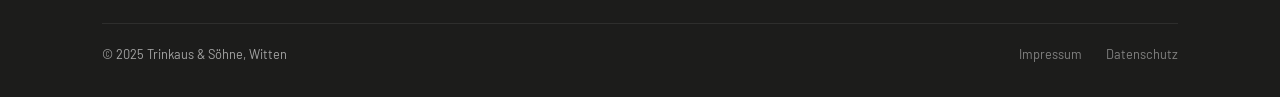
==== commit 3be2365e: "Add files via upload" ====
--- a/index.html
+++ b/index.html
@@ -3,459 +3,53 @@
 <head>
   <meta charset="UTF-8">
   <meta name="viewport" content="width=device-width, initial-scale=1.0">
-  <title>Trinkaus & Söhne – Honig aus Witten und Umgebung</title>
-  <meta name="description" content="Trinkaus & Söhne – handgeschleuderter Imkerei-Honig aus Witten. Frühlingsblüte und Sommertracht, 500g für 7,50 €. Regional. Handgemacht. Ehrlich.">
-  <meta name="keywords" content="Imkerei Witten, Honig regional, Frühlingsblüte, Sommertracht, handgemachter Honig, Honig kaufen Witten">
+  <title>Trinkaus & Söhne</title>
+  <meta name="description" content="">
   <link rel="stylesheet" href="styles.css">
   <style>
-    /* ── Page-specific styles ─────────────────────── */
-
-    /* Hero */
-    .hero {
-      min-height: 100vh;
-      background: var(--honey);
-      display: flex;
-      align-items: center;
-      padding-top: var(--nav-h);
-      position: relative;
-      overflow: hidden;
-    }
-
-    .hero__bg-hex {
-      position: absolute;
-      right: -80px;
-      bottom: -60px;
-      width: 520px;
-      height: 520px;
-      opacity: .09;
-    }
-
-    .hero__bg-hex2 {
-      position: absolute;
-      left: -120px;
-      top: 60px;
-      width: 340px;
-      height: 340px;
-      opacity: .06;
-    }
-
-    .hero__content {
-      position: relative;
-      z-index: 2;
-      max-width: 640px;
-    }
-
-    .hero__eyebrow {
-      display: flex;
-      align-items: center;
-      gap: .75rem;
-      margin-bottom: 1.5rem;
-    }
-
-    .hero__eyebrow-line {
-      width: 32px;
-      height: 2px;
-      background: var(--dark);
-    }
-
-    .hero h1 {
-      font-size: clamp(2.8rem, 5.5vw, 4.4rem);
-      font-weight: 900;
-      line-height: 1.05;
-      margin-bottom: 1.5rem;
-      color: var(--dark);
-    }
-
-    .hero h1 em {
-      font-style: italic;
-      display: block;
-    }
-
-    .hero__sub {
-      font-size: 1.15rem;
-      color: var(--charcoal);
-      line-height: 1.7;
-      margin-bottom: 2.5rem;
-      max-width: 48ch;
-    }
-
-    .hero__actions {
-      display: flex;
-      gap: 1rem;
-      flex-wrap: wrap;
-    }
-
-    /* Preview Strip */
-    .preview-strip {
-      background: var(--dark);
-      padding: 2.5rem 0;
-    }
-
-    .preview-strip__inner {
-      display: flex;
-      align-items: center;
-      gap: 3rem;
-      flex-wrap: wrap;
-    }
-
-    .preview-strip__label {
-      font-family: var(--ff-condensed);
-      font-size: .75rem;
-      letter-spacing: .18em;
-      text-transform: uppercase;
-      color: rgba(255,255,255,.4);
-      white-space: nowrap;
-    }
-
-    .preview-strip__products {
-      display: flex;
-      gap: 2rem;
-      flex-wrap: wrap;
-    }
-
-    #previewCards {
-      display: flex;
-      gap: 1.5rem;
-      flex-wrap: wrap;
-    }
-
-    .preview-card {
-      display: flex;
-      align-items: center;
-      gap: .75rem;
-      color: var(--white);
-    }
-
-    .preview-card__dot {
-      width: 12px;
-      height: 12px;
-      border-radius: 50%;
-      flex-shrink: 0;
-    }
-
-    .preview-card__name {
-      font-family: var(--ff-serif);
-      font-size: 1rem;
-      display: block;
-      color: var(--white);
-    }
-
-    .preview-card__price {
-      font-size: .8rem;
-      color: rgba(255,255,255,.5);
-      margin-top: .1rem;
-    }
-
-    .preview-card .label--honey {
-      color: var(--honey);
-    }
-
-    /* About Teaser */
-    .about-teaser {
-      display: grid;
-      grid-template-columns: 1fr 1fr;
-      gap: 5rem;
-      align-items: center;
-    }
-
-    .about-teaser__visual {
-      background: var(--honey);
-      border-radius: var(--radius-lg);
-      aspect-ratio: 4/3;
-      display: flex;
-      align-items: center;
-      justify-content: center;
-      position: relative;
-      overflow: hidden;
-    }
-
-    .about-teaser__visual svg {
-      width: 70%;
-      opacity: .25;
-    }
-
-    .about-teaser__logo-center {
-      position: absolute;
-      text-align: center;
-    }
-
-    .about-teaser__logo-mark {
-      width: 80px;
-      display: block;
-      margin: 0 auto .75rem;
-    }
-
-    .about-teaser__brand {
-      font-family: var(--ff-serif);
-      font-size: 1.4rem;
-      font-weight: 700;
-      color: var(--dark);
-      display: block;
-    }
-
-    .about-teaser__brand-sub {
-      font-family: var(--ff-condensed);
-      font-size: .7rem;
-      letter-spacing: .2em;
-      text-transform: uppercase;
-      color: var(--charcoal);
-      display: block;
-      margin-top: 2px;
-    }
-
-    .about-teaser__text { padding: 1rem 0; }
-
-    .about-teaser__text h2 { margin: .75rem 0 1.25rem; }
-
-    .about-teaser__text p {
-      font-size: 1rem;
-      line-height: 1.75;
-      color: var(--mid);
-      margin-bottom: 1.5rem;
-    }
-
-    @media (max-width: 768px) {
-      .about-teaser {
-        grid-template-columns: 1fr;
-        gap: 2.5rem;
-      }
-      .preview-strip__inner { gap: 1.5rem; }
-    }
+    .hero { min-height:100vh; background:var(--honey); display:flex; align-items:center; padding-top:var(--nav-h); position:relative; overflow:hidden; }
+    .hero__bg-hex  { position:absolute; right:-80px;  bottom:-60px; width:520px; opacity:.09; }
+    .hero__bg-hex2 { position:absolute; left:-120px; top:60px; width:340px; opacity:.06; }
+    .hero__content { position:relative; z-index:2; max-width:640px; }
+    .hero__eyebrow { display:flex; align-items:center; gap:.75rem; margin-bottom:1.5rem; }
+    .hero__eyebrow-line { width:32px; height:2px; background:var(--dark); }
+    .hero h1 { font-size:clamp(2.8rem,5.5vw,4.4rem); font-weight:900; line-height:1.05; margin-bottom:1.5rem; color:var(--dark); }
+    .hero h1 em { font-style:italic; display:block; }
+    .hero__sub { font-size:1.15rem; color:var(--charcoal); line-height:1.7; margin-bottom:2.5rem; max-width:48ch; }
+    .hero__actions { display:flex; gap:1rem; flex-wrap:wrap; }
+    .preview-strip { background:var(--dark); padding:2.5rem 0; }
+    .preview-strip__inner { display:flex; align-items:center; gap:3rem; flex-wrap:wrap; }
+    .preview-strip__label { font-family:var(--ff-condensed); font-size:.75rem; letter-spacing:.18em; text-transform:uppercase; color:rgba(255,255,255,.4); white-space:nowrap; }
+    #previewCards { display:flex; gap:1.5rem; flex-wrap:wrap; }
+    .preview-card { display:flex; align-items:center; gap:.75rem; color:var(--white); }
+    .preview-card__dot { width:12px; height:12px; border-radius:50%; flex-shrink:0; }
+    .preview-card__name { font-family:var(--ff-serif); font-size:1rem; display:block; color:var(--white); }
+    .preview-card__price { font-size:.8rem; color:rgba(255,255,255,.5); margin-top:.1rem; }
+    .preview-card .label--honey { color:var(--honey); }
+    .about-teaser { display:grid; grid-template-columns:1fr 1fr; gap:5rem; align-items:center; }
+    .about-teaser__visual { background:var(--honey); border-radius:var(--radius-lg); aspect-ratio:4/3; display:flex; align-items:center; justify-content:center; position:relative; overflow:hidden; }
+    .about-teaser__logo-center { position:absolute; text-align:center; }
+    .about-teaser__brand { font-family:var(--ff-serif); font-size:1.4rem; font-weight:700; color:var(--dark); display:block; }
+    .about-teaser__brand-sub { font-family:var(--ff-condensed); font-size:.7rem; letter-spacing:.2em; text-transform:uppercase; color:var(--charcoal); display:block; margin-top:2px; }
+    .about-teaser__text p { font-size:1rem; line-height:1.75; color:var(--mid); margin-bottom:1.5rem; }
+    .about-teaser__text h2 { margin:.75rem 0 1.25rem; }
+    @media (max-width:768px) { .about-teaser { grid-template-columns:1fr; gap:2.5rem; } .preview-strip__inner { gap:1.5rem; } }
   </style>
 </head>
 <body>
-
-<!-- Navigation -->
-<nav class="nav" aria-label="Hauptnavigation">
-  <div class="nav__inner">
-    <a href="index.html" class="nav__logo" aria-label="Trinkaus & Söhne – Startseite">
-      <div class="nav__logo-mark">
-        <svg viewBox="0 0 60 60" fill="none" xmlns="http://www.w3.org/2000/svg" aria-hidden="true">
-          <!-- Honeycomb cluster -->
-          <g stroke="#F0B429" stroke-width="2.2" fill="none">
-            <polygon points="30,4 40,9.5 40,20.5 30,26 20,20.5 20,9.5"/>
-            <polygon points="42,12 52,17.5 52,28.5 42,34 32,28.5 32,17.5"/>
-            <polygon points="18,12 28,17.5 28,28.5 18,34 8,28.5 8,17.5"/>
-            <polygon points="30,22 40,27.5 40,38.5 30,44 20,38.5 20,27.5"/>
-            <polygon points="42,30 52,35.5 52,46.5 42,52 32,46.5 32,35.5"/>
-            <polygon points="18,30 28,35.5 28,46.5 18,52 8,46.5 8,35.5"/>
-            <polygon points="30,40 40,45.5 40,56.5 30,62 20,56.5 20,45.5"/>
-          </g>
-        </svg>
-      </div>
-      <div class="nav__logo-text">
-        <span class="nav__logo-name">Trinkaus & Söhne</span>
-        <span class="nav__logo-sub">Imkerei · Witten</span>
-      </div>
-    </a>
-    <ul class="nav__links" id="navLinks">
-      <li><a href="index.html" class="nav__link">Start</a></li>
-      <li><a href="honig.html" class="nav__link">Unser Honig</a></li>
-      <li><a href="ueber-uns.html" class="nav__link">Über uns</a></li>
-      <li><a href="bestellung.html" class="nav__link">Bestellen</a></li>
-    </ul>
-    <a href="bestellung.html" class="nav__cta">Jetzt bestellen</a>
-    <button class="nav__toggle" id="navToggle" aria-label="Menü öffnen" aria-expanded="false">
-      <span></span><span></span><span></span>
-    </button>
-  </div>
-</nav>
-
-<!-- Hero -->
+<nav class="nav" id="siteNav" aria-label="Hauptnavigation"></nav>
 <section class="hero">
-  <!-- Decorative hexagons -->
-  <svg class="hero__bg-hex" viewBox="0 0 500 500" fill="none" xmlns="http://www.w3.org/2000/svg" aria-hidden="true">
-    <g stroke="#1C1C1B" stroke-width="1.5">
-      <polygon points="250,20 420,116 420,308 250,404 80,308 80,116"/>
-      <polygon points="250,60 390,135 390,285 250,360 110,285 110,135"/>
-      <polygon points="250,100 360,155 360,265 250,320 140,265 140,155"/>
-    </g>
-  </svg>
-  <svg class="hero__bg-hex2" viewBox="0 0 300 300" fill="none" xmlns="http://www.w3.org/2000/svg" aria-hidden="true">
-    <polygon points="150,15 255,72.5 255,187.5 150,245 45,187.5 45,72.5" stroke="#1C1C1B" stroke-width="2"/>
-  </svg>
-
-  <div class="container">
-    <div class="hero__content">
-      <div class="hero__eyebrow">
-        <div class="hero__eyebrow-line"></div>
-        <span class="label">Imkerei Witten &amp; Umgebung</span>
-      </div>
-      <h1>Echter Honig.<br><em>Von hier.</em></h1>
-      <p class="hero__sub">
-        Handgeschleudert, ungefiltert und direkt ab Imker — 
-        Trinkaus &amp; Söhne steht für Honig, der nach dem schmeckt, 
-        was unsere Bienen in der Wittener Umgebung finden.
-      </p>
-      <div class="hero__actions">
-        <a href="bestellung.html" class="btn btn--primary btn--lg">Jetzt bestellen</a>
-        <a href="honig.html" class="btn btn--outline btn--lg">Unsere Sorten</a>
-      </div>
-    </div>
-  </div>
+  <svg class="hero__bg-hex" viewBox="0 0 500 500" fill="none" aria-hidden="true"><g stroke="#1C1C1B" stroke-width="1.5"><polygon points="250,20 420,116 420,308 250,404 80,308 80,116"/><polygon points="250,60 390,135 390,285 250,360 110,285 110,135"/></g></svg>
+  <svg class="hero__bg-hex2" viewBox="0 0 300 300" fill="none" aria-hidden="true"><polygon points="150,15 255,72.5 255,187.5 150,245 45,187.5 45,72.5" stroke="#1C1C1B" stroke-width="2"/></svg>
+  <div id="homeHero"></div>
 </section>
-
-<!-- Product Preview Strip -->
-<div class="preview-strip">
-  <div class="container">
-    <div class="preview-strip__inner">
-      <span class="preview-strip__label">Aktuelle Sorten</span>
-      <div id="previewCards"></div>
-      <a href="honig.html" class="btn btn--honey" style="margin-left:auto">Alle Sorten →</a>
-    </div>
-  </div>
-</div>
-
-<!-- Values -->
-<section class="section section--cream">
-  <div class="container">
-    <div class="section-header" style="text-align:center">
-      <span class="label label--honey">Warum Trinkaus & Söhne</span>
-      <div class="divider divider--center"></div>
-      <h2>So wie Honig sein sollte.</h2>
-    </div>
-    <div class="values-grid">
-      <div class="value-item">
-        <div class="value-item__icon">
-          <svg viewBox="0 0 24 24" fill="none" stroke="currentColor" stroke-width="2.2" stroke-linecap="round" aria-hidden="true">
-            <path d="M12 2C8 2 4 6 4 11c0 5 8 11 8 11s8-6 8-11c0-5-4-9-8-9z"/>
-          </svg>
-        </div>
-        <h3>Regional</h3>
-        <p>Unsere Bienen sammeln ausschließlich in Witten und der näheren Umgebung.</p>
-      </div>
-      <div class="value-item">
-        <div class="value-item__icon">
-          <svg viewBox="0 0 24 24" fill="none" stroke="currentColor" stroke-width="2.2" stroke-linecap="round" aria-hidden="true">
-            <circle cx="12" cy="12" r="10"/>
-            <path d="M12 6v6l4 2"/>
-          </svg>
-        </div>
-        <h3>Handarbeit</h3>
-        <p>Jedes Glas entsteht von Hand — vom Volk bis zum Etikett.</p>
-      </div>
-      <div class="value-item">
-        <div class="value-item__icon">
-          <svg viewBox="0 0 24 24" fill="none" stroke="currentColor" stroke-width="2.2" stroke-linecap="round" aria-hidden="true">
-            <path d="M20.84 4.61a5.5 5.5 0 0 0-7.78 0L12 5.67l-1.06-1.06a5.5 5.5 0 0 0-7.78 7.78l1.06 1.06L12 21.23l7.78-7.78 1.06-1.06a5.5 5.5 0 0 0 0-7.78z"/>
-          </svg>
-        </div>
-        <h3>Ohne Kompromisse</h3>
-        <p>Kein Zuckerwasser, keine Hitzebehandlung, kein Strecken.</p>
-      </div>
-      <div class="value-item">
-        <div class="value-item__icon">
-          <svg viewBox="0 0 24 24" fill="none" stroke="currentColor" stroke-width="2.2" stroke-linecap="round" aria-hidden="true">
-            <path d="M12 22s8-4 8-10V5l-8-3-8 3v7c0 6 8 10 8 10z"/>
-          </svg>
-        </div>
-        <h3>Vertrauen</h3>
-        <p>Hobby-Imkerei mit Namen und Gesicht — keine Anonymität, nur Ehrlichkeit.</p>
-      </div>
-    </div>
-  </div>
-</section>
-
-<!-- About Teaser -->
-<section class="section">
-  <div class="container">
-    <div class="about-teaser">
-      <div class="about-teaser__visual">
-        <svg viewBox="0 0 200 200" fill="none" xmlns="http://www.w3.org/2000/svg" aria-hidden="true">
-          <g stroke="#1C1C1B" stroke-width="3" fill="none">
-            <polygon points="100,10 160,45 160,115 100,150 40,115 40,45"/>
-            <polygon points="100,35 140,57.5 140,102.5 100,125 60,102.5 60,57.5"/>
-            <polygon points="100,60 120,71.5 120,94.5 100,106 80,94.5 80,71.5"/>
-          </g>
-        </svg>
-        <div class="about-teaser__logo-center">
-          <svg class="about-teaser__logo-mark" viewBox="0 0 80 80" fill="none" xmlns="http://www.w3.org/2000/svg" aria-hidden="true">
-            <g stroke="#1C1C1B" stroke-width="2.5" fill="none">
-              <polygon points="40,6 56,15 56,33 40,42 24,33 24,15"/>
-              <polygon points="56,15 72,24 72,42 56,51 40,42 40,24"/>
-              <polygon points="24,15 40,24 40,42 24,51 8,42 8,24"/>
-              <polygon points="40,33 56,42 56,60 40,69 24,60 24,42"/>
-            </g>
-          </svg>
-          <span class="about-teaser__brand">Trinkaus & Söhne</span>
-          <span class="about-teaser__brand-sub">Imkerei · Witten</span>
-        </div>
-      </div>
-      <div class="about-teaser__text">
-        <span class="label label--honey">Über uns</span>
-        <div class="divider"></div>
-        <h2>Eine Imkerei mit Haltung.</h2>
-        <p>
-          Wir sind keine Fabrik und wollen es auch nicht sein. 
-          Trinkaus &amp; Söhne ist eine Hobby-Imkerei aus Witten — 
-          gegründet aus Leidenschaft für Bienen, Natur und echten Geschmack.
-        </p>
-        <p>
-          Unsere Völker stehen an ausgesuchten Standorten rund um Witten. 
-          Wir kennen jedes Volk, jede Tracht — und wir wissen, was in jedem Glas steckt.
-        </p>
-        <a href="ueber-uns.html" class="btn btn--primary">Mehr über uns</a>
-      </div>
-    </div>
-  </div>
-</section>
-
-<!-- CTA Banner -->
-<section class="section--honey section--sm">
-  <div class="container" style="text-align:center">
-    <span class="label" style="color:var(--honey-dark)">Bereit für echten Honig?</span>
-    <div class="divider divider--center"></div>
-    <h2 style="margin-bottom:1.5rem">500g für 7,50 €.<br>Direkt vom Imker.</h2>
-    <a href="bestellung.html" class="btn btn--primary btn--lg">Jetzt bestellen</a>
-  </div>
-</section>
-
-<!-- Footer -->
-<footer class="footer">
-  <div class="container">
-    <div class="footer__inner">
-      <div>
-        <svg width="36" height="36" viewBox="0 0 60 60" fill="none" xmlns="http://www.w3.org/2000/svg" aria-hidden="true">
-          <g stroke="#F0B429" stroke-width="2.2" fill="none">
-            <polygon points="30,4 40,9.5 40,20.5 30,26 20,20.5 20,9.5"/>
-            <polygon points="42,12 52,17.5 52,28.5 42,34 32,28.5 32,17.5"/>
-            <polygon points="18,12 28,17.5 28,28.5 18,34 8,28.5 8,17.5"/>
-            <polygon points="30,22 40,27.5 40,38.5 30,44 20,38.5 20,27.5"/>
-            <polygon points="42,30 52,35.5 52,46.5 42,52 32,46.5 32,35.5"/>
-            <polygon points="18,30 28,35.5 28,46.5 18,52 8,46.5 8,35.5"/>
-            <polygon points="30,40 40,45.5 40,56.5 30,62 20,56.5 20,45.5"/>
-          </g>
-        </svg>
-        <p class="footer__brand-name">Trinkaus & Söhne</p>
-        <p class="footer__tagline">Honig aus Witten und Umgebung. Regional, handgemacht, ehrlich.</p>
-      </div>
-      <div>
-        <p class="footer__heading">Navigation</p>
-        <ul class="footer__links">
-          <li><a href="index.html" class="footer__link">Startseite</a></li>
-          <li><a href="honig.html" class="footer__link">Unser Honig</a></li>
-          <li><a href="ueber-uns.html" class="footer__link">Über uns</a></li>
-          <li><a href="bestellung.html" class="footer__link">Bestellen & Kontakt</a></li>
-        </ul>
-      </div>
-      <div>
-        <p class="footer__heading">Rechtliches</p>
-        <ul class="footer__links">
-          <li><a href="impressum.html" class="footer__link">Impressum</a></li>
-          <li><a href="datenschutz.html" class="footer__link">Datenschutz</a></li>
-        </ul>
-      </div>
-    </div>
-    <div class="footer__bottom">
-      <span>© 2025 Trinkaus & Söhne, Witten</span>
-      <div class="footer__legal">
-        <a href="impressum.html">Impressum</a>
-        <a href="datenschutz.html">Datenschutz</a>
-      </div>
-    </div>
-  </div>
-</footer>
-
+<div class="preview-strip" id="previewStrip"></div>
+<section class="section section--cream" id="homeValues"></section>
+<section class="section" id="aboutTeaser"></section>
+<section class="section--honey section--sm" id="ctaBanner"></section>
+<footer class="footer" id="siteFooter"></footer>
+<script src="config.js"></script>
+<script src="components.js"></script>
 <script src="main.js"></script>
 </body>
 </html>
